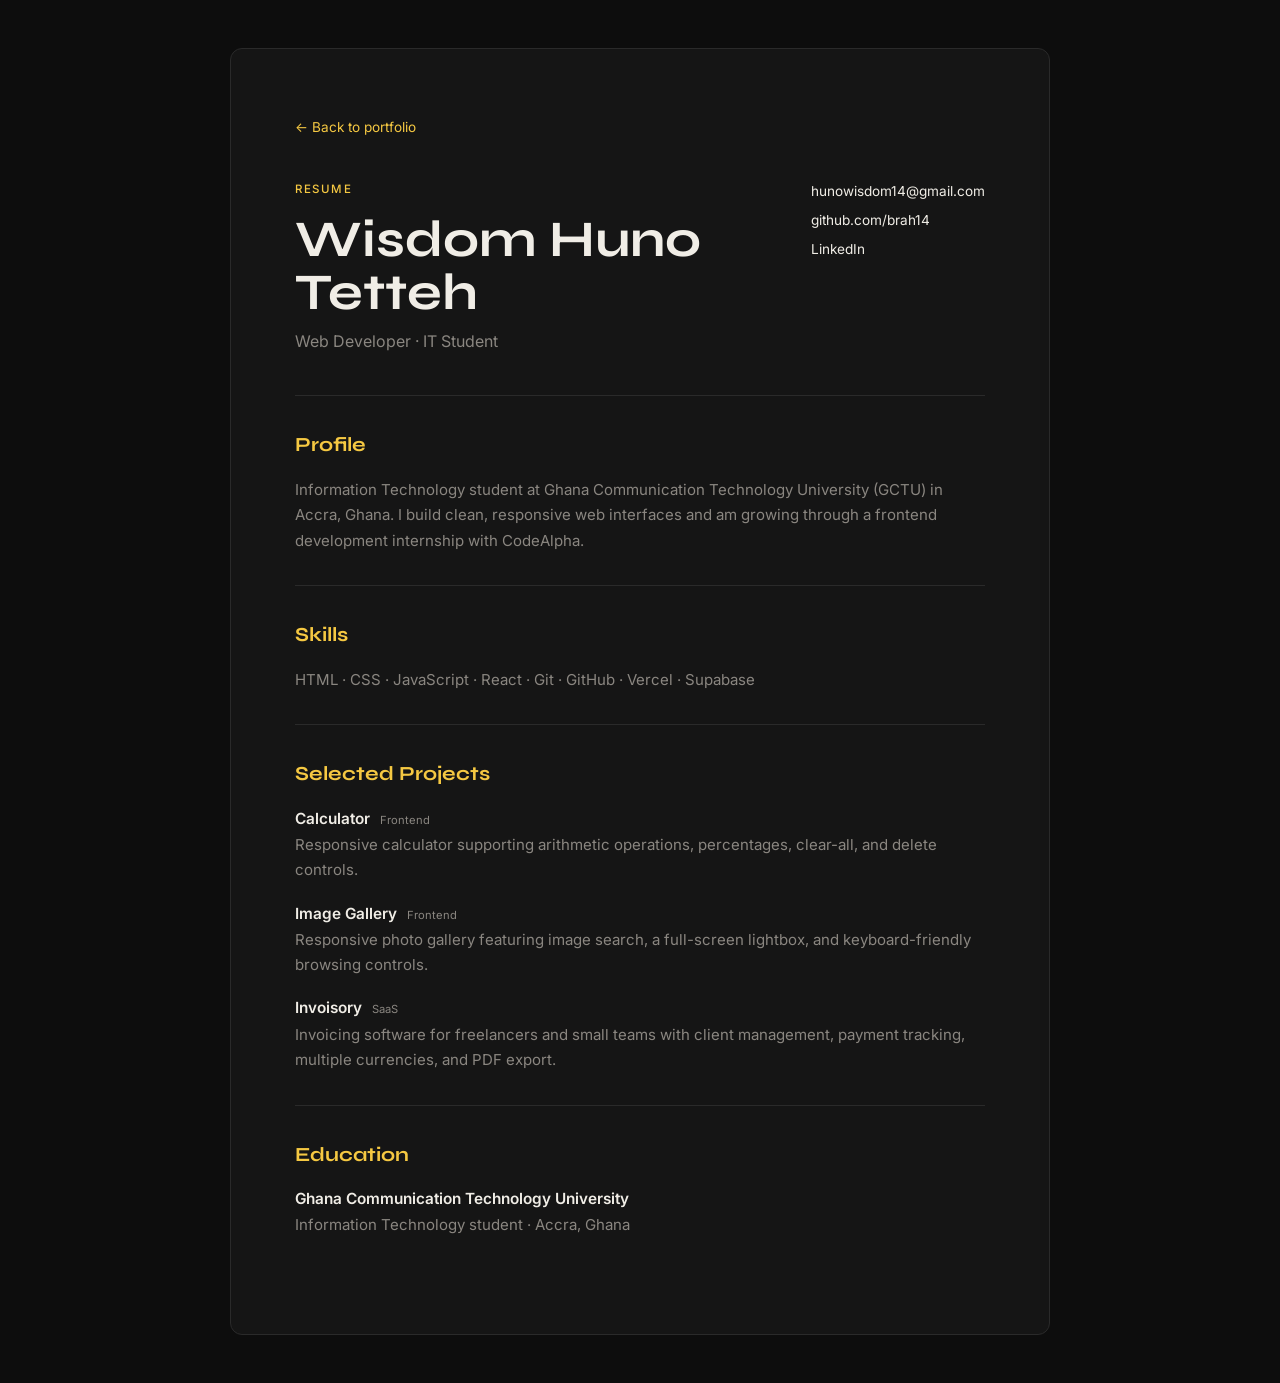
==== resume.html @ 9c62adac "Initial commit" ====
<!DOCTYPE html>
<html lang="en">
  <head>
    <meta charset="UTF-8"/>
    <meta name="viewport" content="width=device-width, initial-scale=1.0"/>
    <meta name="description" content="Resume of Wisdom Huno Tetteh, web developer and IT student."/>
    <title>
      Resume | Wisdom Huno Tetteh
    </title>
    <link href="https://fonts.googleapis.com/css2?family=Syne:wght@400;600;700;800&family=Inter:wght@300;400;500;600&display=swap" rel="stylesheet"/>
    <link rel="stylesheet" href="style.css"/>
  </head>
  <body class="resume-page">
    <main class="resume">
      <a class="back-link" href="index.html">
        ← Back to portfolio
      </a>
      <header class="resume-header">
        <div>
          <p class="label">
            Resume
          </p>
          <h1>
            Wisdom Huno Tetteh
          </h1>
          <p class="resume-role">
            Web Developer · IT Student
          </p>
        </div>
        <address>
          <a href="mailto:hunowisdom14@gmail.com">
            hunowisdom14@gmail.com
          </a>
          <a href="https://github.com/brah14">
            github.com/brah14
          </a>
          <a href="https://www.linkedin.com/in/wisdom-huno-tetteh-6aa8853ab">
            LinkedIn
          </a>
        </address>
      </header>
      <section class="resume-section">
        <h2>
          Profile
        </h2>
        <p>
          Information Technology student at Ghana Communication Technology University (GCTU) in Accra, Ghana. I build clean, responsive web interfaces and am growing through a frontend development internship with CodeAlpha.
        </p>
      </section>
      <section class="resume-section">
        <h2>
          Skills
        </h2>
        <p>
          HTML · CSS · JavaScript · React · Git · GitHub · Vercel · Supabase
        </p>
      </section>
      <section class="resume-section">
        <h2>
          Selected Projects
        </h2>
        <article>
          <h3>
            Calculator
            <span>
              Frontend
            </span>
          </h3>
          <p>
            Responsive calculator supporting arithmetic operations, percentages, clear-all, and delete controls.
          </p>
        </article>
        <article>
          <h3>
            Image Gallery
            <span>
              Frontend
            </span>
          </h3>
          <p>
            Responsive photo gallery featuring image search, a full-screen lightbox, and keyboard-friendly browsing controls.
          </p>
        </article>
        <article>
          <h3>
            Invoisory
            <span>
              SaaS
            </span>
          </h3>
          <p>
            Invoicing software for freelancers and small teams with client management, payment tracking, multiple currencies, and PDF export.
          </p>
        </article>
      </section>
      <section class="resume-section">
        <h2>
          Education
        </h2>
        <article>
          <h3>
            Ghana Communication Technology University
          </h3>
          <p>
            Information Technology student · Accra, Ghana
          </p>
        </article>
      </section>
    </main>
  </body>
</html>
---- style.css ----
*, *::before, *::after {
  box-sizing: border-box;
  margin: 0;
  padding: 0;
}

/* Base and shared styles */
:root {
  --bg: #0d0d0d;
  --bg2: #151515;
  --bg3: #1c1c1c;
  --text: #f0ede6;
  --muted: #8a8680;
  --border: #2a2a2a;
  --kente1: #f5c842;
  --kente2: #e8392a;
  --kente3: #2da84a;
  --kente4: #1a7fd4;
  --accent: #f5c842;
  --serif: 'Syne', sans-serif;
  --sans: 'Inter', system-ui, sans-serif;
}

html {
  scroll-behavior: smooth;
}

body :focus-visible {
  outline: 3px solid var(--kente1);
  outline-offset: 3px;
}

.skip-link {
  position: fixed;
  left: 1rem;
  top: -4rem;
  z-index: 200;
  background: var(--accent);
  color: #0d0d0d;
  padding: .55rem 1rem;
  border-radius: 4px;
  font-size: .8rem;
  font-weight: 600;
  text-decoration: none;
  transition: top .2s;
}

.skip-link:focus {
  top: 1rem;
}

body {
  font-family: var(--sans);
  background: var(--bg);
  color: var(--text);
  font-size: 16px;
  line-height: 1.7;
  overflow-x: hidden;
}

/* Navigation */
.kente-stripe {
  height: 5px;
  background: linear-gradient(90deg, var(--kente1) 0%, var(--kente1) 25%, var(--kente2) 25%, var(--kente2) 50%, var(--kente3) 50%, var(--kente3) 75%, var(--kente4) 75%, var(--kente4) 100%);
}

nav {
  position: fixed;
  top: 5px;
  left: 0;
  right: 0;
  z-index: 100;
  background: rgba(13, 13, 13, 0.92);
  backdrop-filter: blur(14px);
  border-bottom: 1px solid var(--border);
  display: flex;
  align-items: center;
  justify-content: space-between;
  padding: 0 2.5rem;
  height: 58px;
}

.nav-logo {
  font-family: var(--serif);
  font-size: 1.1rem;
  font-weight: 800;
  color: var(--accent);
  text-decoration: none;
  letter-spacing: -0.01em;
}

.nav-links {
  display: flex;
  gap: 2rem;
  list-style: none;
}

.menu-toggle {
  display: none;
  background: transparent;
  border: 0;
  color: var(--text);
  cursor: pointer;
  padding: .4rem;
}

.menu-toggle svg {
  width: 22px;
  height: 22px;
}

.nav-links a {
  font-size: 0.82rem;
  font-weight: 400;
  color: var(--muted);
  text-decoration: none;
  transition: color 0.2s;
  letter-spacing: 0.04em;
  text-transform: uppercase;
}

.nav-links a:hover {
  color: var(--accent);
}

/* Hero section */
#hero {
  min-height: 100vh;
  display: flex;
  align-items: center;
  padding: 7rem 2.5rem 5rem;
  max-width: 1000px;
  margin: 0 auto;
  gap: 4rem;
}

.hero-left {
  flex: 1;
}

.hero-badge {
  display: inline-flex;
  align-items: center;
  gap: 0.5rem;
  background: var(--bg3);
  border: 1px solid var(--border);
  border-radius: 30px;
  padding: 0.35rem 1rem;
  font-size: 0.75rem;
  color: var(--accent);
  font-weight: 500;
  margin-bottom: 1.8rem;
  letter-spacing: 0.06em;
  text-transform: uppercase;
}

.hero-badge span {
  width: 7px;
  height: 7px;
  border-radius: 50%;
  background: var(--kente3);
  animation: pulse 2s infinite;
}

@keyframes pulse {
  0%, 100% {
    opacity: 1;
  }

  50% {
    opacity: 0.3;
  }

}

.hero-title {
  font-family: var(--serif);
  font-size: clamp(2.8rem, 5vw, 4.2rem);
  font-weight: 800;
  line-height: 1.08;
  letter-spacing: -0.03em;
  margin-bottom: 1.2rem;
}

.hero-title .line2 {
  color: var(--accent);
}

.hero-sub {
  font-size: 1rem;
  color: var(--muted);
  max-width: 420px;
  margin-bottom: 2.2rem;
  font-weight: 300;
  line-height: 1.8;
}

.btn-group {
  display: flex;
  gap: 1rem;
  flex-wrap: wrap;
}

.btn {
  display: inline-block;
  padding: 0.7rem 1.6rem;
  border-radius: 5px;
  font-size: 0.85rem;
  font-weight: 500;
  text-decoration: none;
  transition: all 0.2s;
  font-family: var(--sans);
  cursor: pointer;
  border: none;
}

.btn-primary {
  background: var(--accent);
  color: #0d0d0d;
}

.btn-primary:hover {
  background: #e0b430;
}

.btn-outline {
  border: 1px solid var(--border);
  color: var(--text);
  background: transparent;
}

.btn-outline:hover {
  border-color: var(--accent);
  color: var(--accent);
}

.hero-right {
  flex-shrink: 0;
  position: relative;
}

.photo-frame {
  width: 260px;
  height: 300px;
  border-radius: 16px;
  overflow: hidden;
  border: 2px solid var(--border);
  position: relative;
}

.photo-frame img {
  width: 100%;
  height: 100%;
  object-fit: cover;
  object-position: center top;
}

.photo-badge {
  position: absolute;
  bottom: -14px;
  left: 50%;
  transform: translateX(-50%);
  background: var(--bg3);
  border: 1px solid var(--border);
  border-radius: 30px;
  padding: 0.4rem 1rem;
  font-size: 0.72rem;
  color: var(--accent);
  font-weight: 600;
  white-space: nowrap;
  font-family: var(--serif);
  letter-spacing: 0.02em;
}

.kente-corner {
  position: absolute;
  top: -10px;
  right: -10px;
  width: 40px;
  height: 40px;
  border-radius: 8px;
  background: linear-gradient(135deg, var(--kente1), var(--kente2), var(--kente3), var(--kente4));
}

/* Shared section styles */
section {
  padding: 5.5rem 2.5rem;
  max-width: 1000px;
  margin: 0 auto;
}

.label {
  font-size: 0.72rem;
  font-weight: 500;
  letter-spacing: 0.14em;
  text-transform: uppercase;
  color: var(--accent);
  margin-bottom: 0.8rem;
}

.section-title {
  font-family: var(--serif);
  font-size: clamp(1.9rem, 3.5vw, 2.6rem);
  font-weight: 700;
  line-height: 1.15;
  letter-spacing: -0.02em;
  margin-bottom: 1.8rem;
}

.about-grid {
  display: grid;
  grid-template-columns: 1fr 1fr;
  gap: 3.5rem;
  align-items: start;
}

.about-text p {
  color: var(--muted);
  font-weight: 300;
  margin-bottom: 1rem;
  font-size: 0.95rem;
}

.stat-row {
  display: grid;
  grid-template-columns: 1fr 1fr;
  gap: 1rem;
}

.stat-card {
  background: var(--bg3);
  border: 1px solid var(--border);
  border-radius: 10px;
  padding: 1.2rem 1.4rem;
  position: relative;
  overflow: hidden;
}

.stat-card::before {
  content: '';
  position: absolute;
  top: 0;
  left: 0;
  right: 0;
  height: 3px;
}

.stat-card:nth-child(1)::before {
  background: var(--kente1);
}

.stat-card:nth-child(2)::before {
  background: var(--kente2);
}

.stat-card:nth-child(3)::before {
  background: var(--kente3);
}

.stat-card:nth-child(4)::before {
  background: var(--kente4);
}

.stat-num {
  font-family: var(--serif);
  font-size: 2.2rem;
  font-weight: 700;
  line-height: 1;
  color: var(--text);
}

.stat-desc {
  font-size: 0.72rem;
  color: var(--muted);
  margin-top: 0.3rem;
  text-transform: uppercase;
  letter-spacing: 0.07em;
}

/* Skills section */
#skills {
  background: var(--bg2);
  max-width: 100%;
  border-top: 1px solid var(--border);
  border-bottom: 1px solid var(--border);
}

#skills .inner {
  max-width: 1000px;
  margin: 0 auto;
  padding: 5rem 2.5rem;
}

.skills-grid {
  display: grid;
  grid-template-columns: repeat(4, 1fr);
  gap: 1rem;
  margin-top: 2.5rem;
}

.skill-item {
  background: var(--bg);
  border: 1px solid var(--border);
  border-radius: 10px;
  padding: 1.1rem;
  text-align: center;
  transition: all 0.2s;
  cursor: default;
  position: relative;
  overflow: hidden;
}

.skill-item:hover {
  border-color: var(--accent);
  transform: translateY(-2px);
}

.skill-item::after {
  content: '';
  position: absolute;
  bottom: 0;
  left: 0;
  right: 0;
  height: 2px;
  opacity: 0;
  transition: opacity 0.2s;
}

.skill-item:hover::after {
  opacity: 1;
}

.skill-item:nth-child(1)::after, .skill-item:nth-child(5)::after {
  background: var(--kente1);
}

.skill-item:nth-child(2)::after, .skill-item:nth-child(6)::after {
  background: var(--kente2);
}

.skill-item:nth-child(3)::after, .skill-item:nth-child(7)::after {
  background: var(--kente3);
}

.skill-item:nth-child(4)::after, .skill-item:nth-child(8)::after {
  background: var(--kente4);
}

.skill-item:nth-child(9)::after {
  background: var(--kente1);
}

.skill-icon {
  font-size: 1.6rem;
  margin-bottom: 0.5rem;
}

.skill-name {
  font-size: 0.8rem;
  font-weight: 500;
  color: var(--text);
}

.skill-tag {
  font-size: 0.65rem;
  color: var(--muted);
  margin-top: 0.2rem;
  letter-spacing: 0.04em;
}

/* Projects section */
.projects-grid {
  display: grid;
  grid-template-columns: repeat(auto-fit, minmax(270px, 1fr));
  gap: 1.5rem;
  margin-top: 2.5rem;
}

.project-card {
  background: var(--bg3);
  border: 1px solid var(--border);
  border-radius: 12px;
  padding: 1.6rem;
  transition: all 0.25s;
  display: flex;
  flex-direction: column;
  position: relative;
  overflow: hidden;
}

.project-thumb {
  display: block;
  overflow: hidden;
  border-radius: 7px;
  border: 1px solid var(--border);
  margin: -.35rem -.35rem 1.35rem;
  background: var(--bg);
  aspect-ratio: 16/9;
}

.project-thumb img {
  width: 100%;
  height: 100%;
  display: block;
  object-fit: cover;
  transition: transform .35s ease, filter .35s ease;
}

.project-thumb:hover img, .project-thumb:focus-visible img {
  transform: scale(1.05);
  filter: brightness(1.08);
}

.project-card::before {
  content: '';
  position: absolute;
  top: 0;
  left: 0;
  right: 0;
  height: 3px;
  transition: opacity 0.2s;
  opacity: 0.6;
}

.project-card:nth-child(1)::before {
  background: linear-gradient(90deg, var(--kente1), var(--kente2));
}

.project-card:nth-child(2)::before {
  background: linear-gradient(90deg, var(--kente3), var(--kente4));
}

.project-card:nth-child(3)::before {
  background: linear-gradient(90deg, var(--kente2), var(--kente3));
}

.project-card:hover {
  border-color: #3a3a3a;
  transform: translateY(-3px);
}

.project-card:hover::before {
  opacity: 1;
}

.project-num {
  font-family: var(--serif);
  font-size: 0.85rem;
  color: var(--muted);
  margin-bottom: 0.8rem;
  font-weight: 600;
  letter-spacing: 0.04em;
}

.project-title {
  font-family: var(--serif);
  font-weight: 700;
  font-size: 1.05rem;
  margin-bottom: 0.6rem;
  color: var(--text);
}

.project-desc {
  font-size: 0.85rem;
  color: var(--muted);
  font-weight: 300;
  margin-bottom: 1.2rem;
  flex: 1;
  line-height: 1.75;
}

.tags {
  display: flex;
  flex-wrap: wrap;
  gap: 0.4rem;
  margin-bottom: 1.3rem;
}

.tag {
  font-size: 0.68rem;
  padding: 0.22rem 0.65rem;
  border-radius: 30px;
  border: 1px solid var(--border);
  color: var(--muted);
  font-weight: 500;
  letter-spacing: 0.03em;
}

.project-links {
  display: flex;
  gap: 1rem;
}

.project-links a {
  font-size: 0.78rem;
  color: var(--accent);
  text-decoration: none;
  font-weight: 500;
  letter-spacing: 0.02em;
}

.project-links a:hover {
  text-decoration: underline;
}

/* Contact section */
#contact {
  border-top: 1px solid var(--border);
}

.contact-wrap {
  display: grid;
  grid-template-columns: 1fr 1fr;
  gap: 4rem;
  align-items: start;
}

.contact-info p {
  color: var(--muted);
  font-weight: 300;
  margin-bottom: 2rem;
  font-size: 0.95rem;
}

.contact-links {
  display: flex;
  flex-direction: column;
  gap: 1rem;
}

.contact-link {
  display: flex;
  align-items: center;
  gap: 0.8rem;
  font-size: 0.875rem;
  color: var(--text);
  text-decoration: none;
  padding: 0.8rem 1rem;
  border: 1px solid var(--border);
  border-radius: 8px;
  transition: all 0.2s;
}

.contact-link:hover {
  border-color: var(--accent);
  color: var(--accent);
}

.contact-link-label {
  font-size: 0.65rem;
  color: var(--muted);
  text-transform: uppercase;
  letter-spacing: 0.08em;
}

.form-group {
  margin-bottom: 1.1rem;
}

.form-group label {
  display: block;
  font-size: 0.7rem;
  font-weight: 500;
  color: var(--muted);
  text-transform: uppercase;
  letter-spacing: 0.1em;
  margin-bottom: 0.45rem;
}

.form-group input, .form-group textarea {
  width: 100%;
  padding: 0.7rem 1rem;
  border: 1px solid var(--border);
  border-radius: 6px;
  background: var(--bg3);
  color: var(--text);
  font-family: var(--sans);
  font-size: 0.9rem;
  outline: none;
  transition: border-color 0.2s;
}

.form-group input:focus, .form-group textarea:focus {
  border-color: var(--accent);
}

.form-group textarea {
  resize: vertical;
  min-height: 110px;
}

.form-message {
  border-radius: 8px;
  padding: 1rem 1.2rem;
  margin-bottom: 1.2rem;
  font-size: .9rem;
}

.form-message-success {
  background: #1a3d2a;
  border: 1px solid var(--kente3);
  color: #4ade80;
}

.form-message-error {
  background: #3d1a1a;
  border: 1px solid var(--kente2);
  color: #f87171;
}

.form-submit {
  width: 100%;
  padding: .8rem;
  font-size: .9rem;
}

.form-submit span {
  display: flex;
  align-items: center;
  justify-content: center;
  gap: .5rem;
}

.form-submit svg {
  width: 16px;
  height: 16px;
}

/* Footer and animations */
footer {
  border-top: 1px solid var(--border);
  padding: 2rem 2.5rem;
  display: flex;
  align-items: center;
  justify-content: space-between;
}

footer p {
  font-size: 0.78rem;
  color: var(--muted);
}

.footer-location {
  font-size: .72rem;
  color: #555;
}

.footer-logo {
  font-family: var(--serif);
  font-weight: 800;
  color: var(--accent);
  font-size: 1rem;
}

.fade {
  opacity: 0;
  transform: translateY(24px);
  transition: opacity 0.65s ease, transform 0.65s ease;
}

.fade.visible {
  opacity: 1;
  transform: none;
}

/* Responsive styles */
@media (max-width: 700px) {
  #hero {
    flex-direction: column-reverse;
    text-align: center;
    align-items: center;
    gap: 2.5rem;
    padding-top: 8rem;
  }

  .hero-sub {
    max-width: 100%;
  }

  .btn-group {
    justify-content: center;
  }

  .about-grid, .contact-wrap {
    grid-template-columns: 1fr;
  }

  .stat-row {
    grid-template-columns: 1fr 1fr;
  }

  nav {
    padding: 0 1.25rem;
  }

  .menu-toggle {
    display: inline-flex;
    align-items: center;
    justify-content: center;
  }

  .nav-links {
    display: none;
    position: absolute;
    top: 58px;
    left: 0;
    right: 0;
    flex-direction: column;
    gap: 0;
    background: var(--bg2);
    border-bottom: 1px solid var(--border);
    padding: .5rem 1.25rem 1rem;
  }

  .nav-links.is-open {
    display: flex;
  }

  .nav-links li {
    border-bottom: 1px solid var(--border);
  }

  .nav-links li:last-child {
    border-bottom: 0;
  }

  .nav-links a {
    display: block;
    padding: .75rem 0;
  }

  .photo-frame {
    width: 200px;
    height: 240px;
  }

  .skills-grid {
    grid-template-columns: repeat(2, 1fr);
  }

}

@media (max-width: 480px) {
  nav {
    padding: 0 1rem;
  }

  .nav-logo {
    font-size: 1rem;
  }

  footer {
    flex-direction: column;
    gap: 0.4rem;
    text-align: center;
    padding: 1.5rem 1rem;
  }

  .hero-title {
    font-size: 2.5rem;
  }

}

/* Resume page */
.resume-page {
  padding: 3rem 1.25rem;
}

.resume {
  max-width: 820px;
  margin: 0 auto;
  background: var(--bg2);
  border: 1px solid var(--border);
  border-radius: 12px;
  padding: clamp(1.5rem, 5vw, 4rem);
}

.back-link {
  color: var(--accent);
  font-size: .85rem;
  text-decoration: none;
}

.back-link:hover {
  text-decoration: underline;
}

.resume-header {
  display: flex;
  justify-content: space-between;
  gap: 2rem;
  padding: 2.5rem 0;
  border-bottom: 1px solid var(--border);
}

.resume-header h1 {
  font-family: var(--serif);
  font-size: clamp(2rem, 5vw, 3.2rem);
  line-height: 1.05;
}

.resume-role {
  color: var(--muted);
  margin-top: .5rem;
}

.resume address {
  display: flex;
  flex-direction: column;
  gap: .35rem;
  font-style: normal;
  font-size: .85rem;
}

.resume address a {
  color: var(--text);
  text-decoration: none;
}

.resume address a:hover {
  color: var(--accent);
}

.resume-section {
  padding: 2rem 0;
  border-bottom: 1px solid var(--border);
}

.resume-section:last-child {
  border-bottom: 0;
}

.resume-section h2 {
  font-family: var(--serif);
  font-size: 1.25rem;
  color: var(--accent);
  margin-bottom: .9rem;
}

.resume-section p {
  color: var(--muted);
  font-size: .94rem;
}

.resume-section article+article {
  margin-top: 1.1rem;
}

.resume-section h3 {
  font-size: .96rem;
  font-weight: 600;
}

.resume-section h3 span {
  font-size: .7rem;
  color: var(--muted);
  font-weight: 400;
  margin-left: .4rem;
}

@media (max-width: 560px) {
  .resume-header {
    flex-direction: column;
    padding-top: 1.5rem;
    gap: 1.25rem;
  }

}

@media (prefers-reduced-motion: reduce) {
  html {
    scroll-behavior: auto;
  }

  .fade {
    opacity: 1;
    transform: none;
    transition: none;
  }

  *, *::before, *::after {
    animation-duration: .01ms!important;
    animation-iteration-count: 1!important;
    transition-duration: .01ms!important;
  }

}
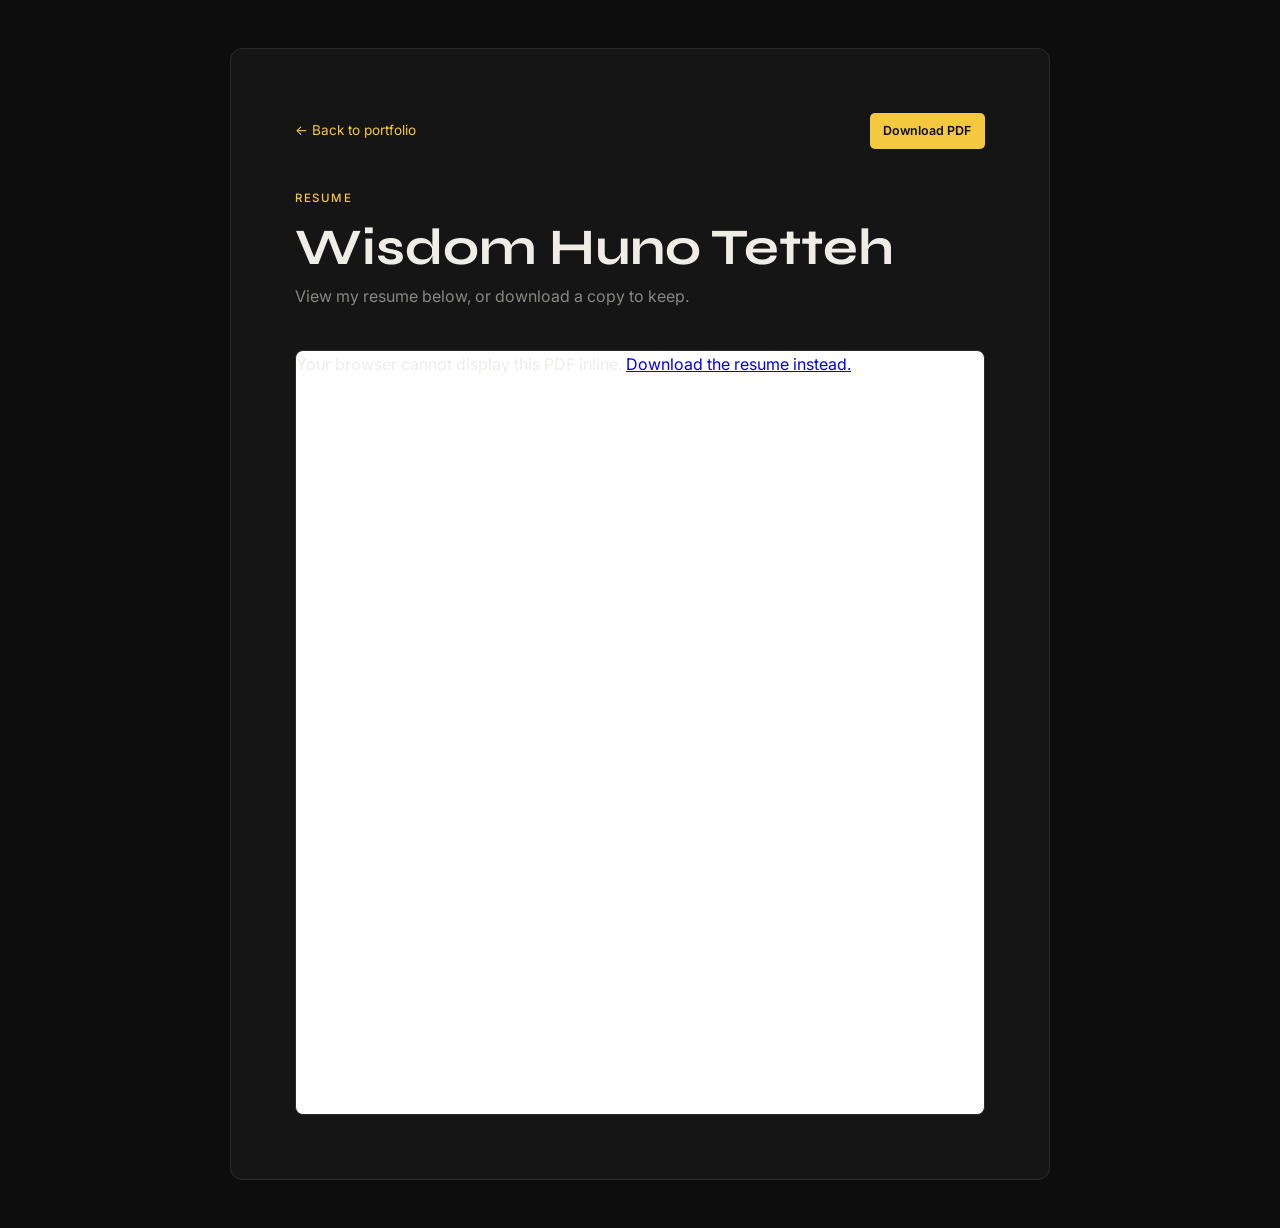
==== commit 21379f9f: "Added the live link to the README" ====
--- a/resume.html
+++ b/resume.html
@@ -1,111 +1,32 @@
 <!DOCTYPE html>
 <html lang="en">
   <head>
-    <meta charset="UTF-8"/>
-    <meta name="viewport" content="width=device-width, initial-scale=1.0"/>
-    <meta name="description" content="Resume of Wisdom Huno Tetteh, web developer and IT student."/>
-    <title>
-      Resume | Wisdom Huno Tetteh
-    </title>
-    <link href="https://fonts.googleapis.com/css2?family=Syne:wght@400;600;700;800&family=Inter:wght@300;400;500;600&display=swap" rel="stylesheet"/>
-    <link rel="stylesheet" href="style.css"/>
+    <meta charset="UTF-8" />
+    <meta name="viewport" content="width=device-width, initial-scale=1.0" />
+    <meta name="description" content="Resume of Wisdom Huno Tetteh, web developer and IT student." />
+    <title>Resume | Wisdom Huno Tetteh</title>
+    <link href="https://fonts.googleapis.com/css2?family=Syne:wght@400;600;700;800&family=Inter:wght@300;400;500;600&display=swap" rel="stylesheet" />
+    <link rel="stylesheet" href="style.css" />
   </head>
   <body class="resume-page">
     <main class="resume">
-      <a class="back-link" href="index.html">
-        ← Back to portfolio
-      </a>
-      <header class="resume-header">
-        <div>
-          <p class="label">
-            Resume
-          </p>
-          <h1>
-            Wisdom Huno Tetteh
-          </h1>
-          <p class="resume-role">
-            Web Developer · IT Student
-          </p>
-        </div>
-        <address>
-          <a href="mailto:hunowisdom14@gmail.com">
-            hunowisdom14@gmail.com
-          </a>
-          <a href="https://github.com/brah14">
-            github.com/brah14
-          </a>
-          <a href="https://www.linkedin.com/in/wisdom-huno-tetteh-6aa8853ab">
-            LinkedIn
-          </a>
-        </address>
+      <div class="resume-toolbar">
+        <a class="back-link" href="index.html">← Back to portfolio</a>
+        <a class="download-resume" href="Wisdom_Huno_Tetteh_Resume.pdf" download>Download PDF</a>
+      </div>
+
+      <header class="resume-intro">
+        <p class="label">Resume</p>
+        <h1>Wisdom Huno Tetteh</h1>
+        <p>View my resume below, or download a copy to keep.</p>
       </header>
-      <section class="resume-section">
-        <h2>
-          Profile
-        </h2>
+
+      <object class="resume-document" data="Wisdom_Huno_Tetteh_Resume.pdf" type="application/pdf" aria-label="Wisdom Huno Tetteh resume">
         <p>
-          Information Technology student at Ghana Communication Technology University (GCTU) in Accra, Ghana. I build clean, responsive web interfaces and am growing through a frontend development internship with CodeAlpha.
+          Your browser cannot display this PDF inline.
+          <a href="Wisdom_Huno_Tetteh_Resume.pdf" download>Download the resume instead.</a>
         </p>
-      </section>
-      <section class="resume-section">
-        <h2>
-          Skills
-        </h2>
-        <p>
-          HTML · CSS · JavaScript · React · Git · GitHub · Vercel · Supabase
-        </p>
-      </section>
-      <section class="resume-section">
-        <h2>
-          Selected Projects
-        </h2>
-        <article>
-          <h3>
-            Calculator
-            <span>
-              Frontend
-            </span>
-          </h3>
-          <p>
-            Responsive calculator supporting arithmetic operations, percentages, clear-all, and delete controls.
-          </p>
-        </article>
-        <article>
-          <h3>
-            Image Gallery
-            <span>
-              Frontend
-            </span>
-          </h3>
-          <p>
-            Responsive photo gallery featuring image search, a full-screen lightbox, and keyboard-friendly browsing controls.
-          </p>
-        </article>
-        <article>
-          <h3>
-            Invoisory
-            <span>
-              SaaS
-            </span>
-          </h3>
-          <p>
-            Invoicing software for freelancers and small teams with client management, payment tracking, multiple currencies, and PDF export.
-          </p>
-        </article>
-      </section>
-      <section class="resume-section">
-        <h2>
-          Education
-        </h2>
-        <article>
-          <h3>
-            Ghana Communication Technology University
-          </h3>
-          <p>
-            Information Technology student · Accra, Ghana
-          </p>
-        </article>
-      </section>
+      </object>
     </main>
   </body>
 </html>
--- a/style.css
+++ b/style.css
@@ -282,6 +282,73 @@
   background: linear-gradient(135deg, var(--kente1), var(--kente2), var(--kente3), var(--kente4));
 }
 
+/* One-time landing animation */
+body.js-enabled .hero-badge,
+body.js-enabled .hero-title,
+body.js-enabled .hero-sub,
+body.js-enabled .btn-group,
+body.js-enabled .hero-portrait {
+  opacity: 0;
+  transform: translateY(20px);
+}
+
+body.js-enabled .hero-portrait {
+  transform: translateY(28px) scale(.96);
+}
+
+body.js-enabled .kente-corner {
+  opacity: 0;
+  transform: scale(.4) rotate(-24deg);
+}
+
+body.page-ready .hero-badge,
+body.page-ready .hero-title,
+body.page-ready .hero-sub,
+body.page-ready .btn-group {
+  animation: hero-content-in .65s cubic-bezier(.2, .7, .2, 1) forwards;
+}
+
+body.page-ready .hero-title {
+  animation-delay: .1s;
+}
+
+body.page-ready .hero-sub {
+  animation-delay: .2s;
+}
+
+body.page-ready .btn-group {
+  animation-delay: .3s;
+}
+
+body.page-ready .hero-portrait {
+  animation: hero-portrait-in .75s .18s cubic-bezier(.2, .7, .2, 1) forwards;
+}
+
+body.page-ready .kente-corner {
+  animation: kente-corner-in .5s .65s cubic-bezier(.2, .7, .2, 1) forwards;
+}
+
+@keyframes hero-content-in {
+  to {
+    opacity: 1;
+    transform: translateY(0);
+  }
+}
+
+@keyframes hero-portrait-in {
+  to {
+    opacity: 1;
+    transform: translateY(0) scale(1);
+  }
+}
+
+@keyframes kente-corner-in {
+  to {
+    opacity: 1;
+    transform: scale(1) rotate(0);
+  }
+}
+
 /* Shared section styles */
 section {
   padding: 5.5rem 2.5rem;
@@ -886,86 +953,62 @@
   text-decoration: underline;
 }
 
-.resume-header {
-  display: flex;
+.resume-toolbar {
+  display: flex;
+  align-items: center;
   justify-content: space-between;
-  gap: 2rem;
+  gap: 1rem;
+}
+
+.download-resume {
+  color: #0d0d0d;
+  background: var(--accent);
+  border-radius: 5px;
+  padding: .45rem .85rem;
+  font-size: .78rem;
+  font-weight: 600;
+  text-decoration: none;
+}
+
+.download-resume:hover {
+  background: #e0b430;
+}
+
+.resume-intro {
   padding: 2.5rem 0;
-  border-bottom: 1px solid var(--border);
-}
-
-.resume-header h1 {
+}
+
+.resume-intro h1 {
   font-family: var(--serif);
   font-size: clamp(2rem, 5vw, 3.2rem);
   line-height: 1.05;
 }
 
-.resume-role {
+.resume-intro p:last-child {
   color: var(--muted);
   margin-top: .5rem;
 }
 
-.resume address {
-  display: flex;
-  flex-direction: column;
-  gap: .35rem;
-  font-style: normal;
-  font-size: .85rem;
-}
-
-.resume address a {
-  color: var(--text);
-  text-decoration: none;
-}
-
-.resume address a:hover {
-  color: var(--accent);
-}
-
-.resume-section {
-  padding: 2rem 0;
-  border-bottom: 1px solid var(--border);
-}
-
-.resume-section:last-child {
-  border-bottom: 0;
-}
-
-.resume-section h2 {
-  font-family: var(--serif);
-  font-size: 1.25rem;
-  color: var(--accent);
-  margin-bottom: .9rem;
-}
-
-.resume-section p {
-  color: var(--muted);
-  font-size: .94rem;
-}
-
-.resume-section article+article {
-  margin-top: 1.1rem;
-}
-
-.resume-section h3 {
-  font-size: .96rem;
-  font-weight: 600;
-}
-
-.resume-section h3 span {
-  font-size: .7rem;
-  color: var(--muted);
-  font-weight: 400;
-  margin-left: .4rem;
+.resume-document {
+  display: block;
+  width: 100%;
+  height: min(85vh, 1050px);
+  min-height: 620px;
+  background: #fff;
+  border: 1px solid var(--border);
+  border-radius: 8px;
 }
 
 @media (max-width: 560px) {
-  .resume-header {
+  .resume-toolbar {
     flex-direction: column;
-    padding-top: 1.5rem;
-    gap: 1.25rem;
-  }
-
+    align-items: flex-start;
+  }
+
+  .resume-document {
+    height: 75vh;
+    min-height: 500px;
+  }
 }
 
 @media (prefers-reduced-motion: reduce) {
@@ -979,6 +1022,16 @@
     transition: none;
   }
 
+  body.js-enabled .hero-badge,
+  body.js-enabled .hero-title,
+  body.js-enabled .hero-sub,
+  body.js-enabled .btn-group,
+  body.js-enabled .hero-portrait,
+  body.js-enabled .kente-corner {
+    opacity: 1;
+    transform: none;
+  }
+
   *, *::before, *::after {
     animation-duration: .01ms!important;
     animation-iteration-count: 1!important;
